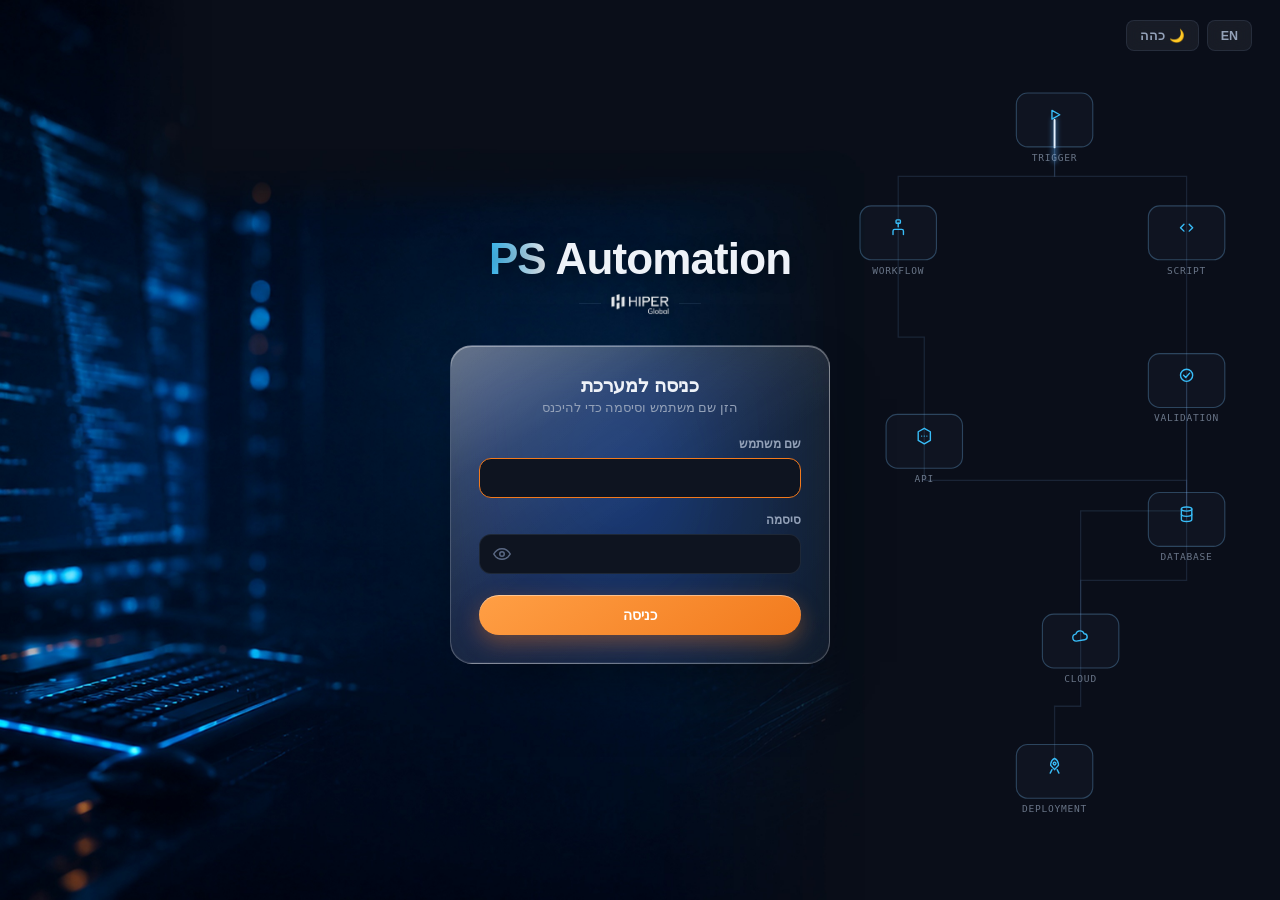
==== static/login.html @ be193506 "Initial commit" ====
<!DOCTYPE html>
<html lang="he" dir="rtl" data-theme="dark">
<head>
<meta charset="UTF-8">
<meta name="viewport" content="width=device-width, initial-scale=1.0">
<title>PS Automation - Login</title>
<style>
    :root{
        --bg:#080b12; --surface-2:#0e1420;
        --text:#eef2f8; --dim:#93a1b8; --faint:#5a6883;
        --accent:#F27A1D; --accent-2:#ff9f45; --cyan:#38bdf8;
        --border:rgba(150,180,220,0.12);
        --edge:rgba(120,170,230,0.14); --node-stroke:rgba(120,190,245,0.30);
        --flow:#5ab0ff; --lead:#eaf4ff; --label:rgba(200,220,245,0.50); --node-fill:rgba(120,170,230,0.04);
        --accent-primary:#F27A1D; --accent-primary-hover:#ff9f45; --border-focus:#F27A1D;
        --accent-danger:#ff6b5e; --accent-danger-soft:rgba(255,107,94,0.16);
        --font:-apple-system,"Segoe UI","Helvetica Neue",Arial,sans-serif;
        --mono:"SF Mono","Cascadia Code","JetBrains Mono",Consolas,ui-monospace,monospace;
    }
    [data-theme="light"]{
        --bg:#eef2f8; --surface-2:#f6f8fb;
        --text:#131a26; --dim:#4a5a72; --faint:#8b97ab;
        --border:rgba(30,50,80,0.10);
        --edge:rgba(40,90,160,0.15); --node-stroke:rgba(40,110,190,0.32);
        --flow:#2f7fd6; --lead:#0b3d78; --label:rgba(30,50,80,0.55); --node-fill:rgba(40,90,160,0.04);
        --accent-danger:#d84634; --accent-danger-soft:rgba(216,70,52,0.12);
    }
    *{box-sizing:border-box;margin:0;padding:0}
    html,body{height:100%}
    /* original background photo, baked diagram + title cleaned out so the LIVE
       diagram doesn't double. NOT fixed-attachment (would flicker the glass). */
    body{font-family:var(--font);color:var(--text);min-height:100vh;overflow-x:hidden;
        background:#070b12 url("/images/login_clean_dark.jpg") center center/cover no-repeat;
        transition:color .25s}
    [data-theme="light"] body{background:#e7ecf3 url("/images/login_clean_light.jpg") center center/cover no-repeat}
    @media(prefers-reduced-motion:reduce){*,*::before,*::after{animation:none!important;transition:none!important}}

    /* live workflow diagram on the right */
    .diagram{position:absolute;top:0;right:0;height:100%;width:38%;display:flex;align-items:center;justify-content:center;z-index:1;pointer-events:none}
    @media(max-width:1120px){.diagram{display:none}}
    #wf{width:100%;max-width:520px;height:92%;overflow:visible}
    .wf-edge,.wf-track{fill:none;stroke:var(--edge);stroke-width:1.5}
    .wf-glow{fill:none;stroke:var(--flow);stroke-width:6;stroke-linecap:round;stroke-dasharray:44 1000;opacity:.4;filter:blur(3px);animation:run 7s linear infinite}
    .wf-lead{fill:none;stroke:var(--lead);stroke-width:2.2;stroke-linecap:round;stroke-dasharray:30 1000;animation:run 7s linear infinite}
    @keyframes run{from{stroke-dashoffset:1030}to{stroke-dashoffset:30}}
    .wf-node rect{fill:var(--node-fill);stroke:var(--node-stroke);stroke-width:1.3}
    .wf-node .ic{fill:none;stroke:var(--cyan);stroke-width:1.6;stroke-linecap:round;stroke-linejoin:round}
    [data-theme="light"] .wf-node .ic{stroke:var(--flow)}
    .wf-node .lbl{fill:var(--label);font-family:var(--mono);font-size:11px;letter-spacing:.08em}
    @media(prefers-reduced-motion:reduce){.wf-glow,.wf-lead{animation:none!important;stroke-dashoffset:520}}

    /* top-right controls */
    .controls{position:fixed;top:20px;right:28px;display:flex;gap:8px;z-index:6}
    .mini-btn{font-family:inherit;font-size:12.5px;font-weight:600;color:var(--dim);background:rgba(255,255,255,0.06);
        border:1px solid var(--border);border-radius:8px;padding:7px 13px;cursor:pointer;backdrop-filter:blur(10px);-webkit-backdrop-filter:blur(10px);transition:.15s}
    .mini-btn:hover{color:var(--text)}
    [data-theme="light"] .mini-btn{background:rgba(255,255,255,0.6)}

    /* centered column: branding lockup + login card */
    .center{position:relative;z-index:3;min-height:100vh;display:flex;flex-direction:column;align-items:center;justify-content:center;gap:30px;padding:60px 20px}
    .lockup{text-align:center;display:flex;flex-direction:column;align-items:center;gap:12px}
    .lockup .product{font-size:44px;font-weight:700;letter-spacing:-0.02em;line-height:1;direction:ltr;text-shadow:0 2px 18px rgba(0,0,0,.35)}
    .lockup .product .g{background:linear-gradient(90deg,var(--cyan),var(--text));-webkit-background-clip:text;background-clip:text;-webkit-text-fill-color:transparent}
    .lockup .by{display:inline-flex;align-items:center;gap:9px;opacity:.9}
    .lockup .by::before,.lockup .by::after{content:"";width:22px;height:1px;background:var(--border)}
    .lockup .by img{height:22px;width:auto;display:block;filter:brightness(0) invert(1) drop-shadow(0 1px 3px rgba(0,0,0,.45))}
    [data-theme="light"] .lockup .by img{filter:none;opacity:.85}

    /* ===== the ONLY glass surface: the login box ===== */
    .login-card{position:relative;width:100%;max-width:380px;border:1px solid rgba(255,255,255,0.24);border-radius:22px;padding:28px 28px;
        background-color:transparent;
        background-image:
            linear-gradient(150deg, rgba(255,255,255,0.30) 0%, rgba(255,255,255,0.08) 26%, transparent 52%),
            linear-gradient(135deg, rgba(255,255,255,0.14), rgba(255,255,255,0.055));
        box-shadow:0 26px 64px -28px rgba(0,0,0,.62), inset 0 1px 0 rgba(255,255,255,0.35), inset 0 -1px 1px rgba(255,255,255,0.08);
        backdrop-filter:blur(26px) saturate(180%); -webkit-backdrop-filter:blur(26px) saturate(180%)}
    [data-theme="light"] .login-card{border-color:rgba(255,255,255,0.9);
        background-image:
            linear-gradient(150deg, rgba(255,255,255,0.85) 0%, rgba(255,255,255,0.35) 26%, transparent 55%),
            linear-gradient(135deg, rgba(255,255,255,0.76), rgba(255,255,255,0.46));
        box-shadow:0 22px 50px -24px rgba(30,50,80,.20), inset 0 1px 0 rgba(255,255,255,0.95), inset 0 -1px 1px rgba(255,255,255,0.5)}

    .login-title{font-size:19px;font-weight:700;letter-spacing:-0.01em;color:var(--text);margin-bottom:3px;text-align:center}
    .login-subtitle{font-size:13px;color:var(--dim);margin-bottom:22px;text-align:center}
    .field{margin-bottom:15px;text-align:start}
    .field label{display:block;font-size:12px;font-weight:600;color:var(--dim);margin-bottom:7px}
    .field input{width:100%;padding:11px 13px;border-radius:12px;border:1px solid var(--border);
        background:var(--surface-2);color:var(--text);font:inherit;font-size:14px;outline:none;transition:border-color .15s}
    .field input:focus{border-color:var(--accent)}
    .pass-wrap{position:relative}.pass-wrap input{padding-inline-end:42px}
    .pass-eye{position:absolute;top:50%;inset-inline-end:10px;transform:translateY(-50%);background:none;border:none;color:var(--faint);cursor:pointer;padding:4px;line-height:0;display:flex;align-items:center}
    .pass-eye:hover{color:var(--accent)}
    .login-btn{width:100%;margin-top:6px;padding:12px;border:none;border-radius:40px;font:inherit;font-size:14px;font-weight:700;color:#fff;cursor:pointer;
        background:linear-gradient(145deg,var(--accent-2),var(--accent));box-shadow:0 8px 22px rgba(242,122,29,.38),inset 0 1px 0 rgba(255,255,255,.42);transition:.15s}
    .login-btn:hover{filter:brightness(1.05)}.login-btn:disabled{opacity:.6;cursor:not-allowed}
    .login-err{display:none;background:var(--accent-danger-soft);color:var(--accent-danger);border-radius:10px;padding:9px 12px;font-size:12.5px;margin-bottom:14px;text-align:center}

    .login-footer{position:absolute;bottom:16px;left:0;right:0;text-align:center;z-index:4}
    .login-copyright{font-size:11.5px;color:var(--faint);line-height:1.5;max-width:520px;margin:0 auto;text-shadow:0 1px 4px rgba(0,0,0,0.4);
        user-select:none;-webkit-user-select:none;-moz-user-select:none;-ms-user-select:none;-webkit-touch-callout:none}
    .login-version{font-size:11px;color:var(--faint);letter-spacing:0.3px;margin-top:4px;text-shadow:0 1px 4px rgba(0,0,0,0.4);
        user-select:none;-webkit-user-select:none;-moz-user-select:none;-ms-user-select:none;-webkit-touch-callout:none}
</style>
</head>
<body>
    <div class="diagram"><svg id="wf" viewBox="0 0 560 880" role="img" aria-label="Automation workflow"></svg></div>

    <div class="controls">
        <button type="button" class="mini-btn" id="lang-toggle">EN</button>
        <button type="button" class="mini-btn" id="theme-toggle"></button>
    </div>

    <div class="center">
        <div class="lockup">
            <div class="product"><span class="g">PS</span> Automation</div>
            <div class="by"><img src="/images/Hiper_Global_logo.png" alt="HIPER Global"></div>
        </div>
        <div class="login-card">
            <h2 class="login-title" id="t-title">כניסה למערכת</h2>
            <p class="login-subtitle" id="t-subtitle">הזן שם משתמש וסיסמה כדי להיכנס</p>
            <div class="login-err" id="login-error"></div>
            <form id="login-form" autocomplete="on">
                <div class="field">
                    <label id="t-user" for="username">שם משתמש</label>
                    <input type="text" id="username" name="username" autocomplete="username" required autofocus>
                </div>
                <div class="field">
                    <label id="t-pass" for="password">סיסמה</label>
                    <div class="pass-wrap">
                        <input type="password" id="password" name="password" autocomplete="current-password" dir="ltr" style="text-align:start;" required>
                        <button type="button" class="pass-eye" id="pass-eye" aria-label="Show password" title="">
                            <svg id="eye-open" viewBox="0 0 24 24" width="18" height="18" fill="none" stroke="currentColor" stroke-width="2">
                                <path d="M1 12s4-7 11-7 11 7 11 7-4 7-11 7-11-7-11-7z"/><circle cx="12" cy="12" r="3"/>
                            </svg>
                            <svg id="eye-closed" viewBox="0 0 24 24" width="18" height="18" fill="none" stroke="currentColor" stroke-width="2" style="display:none;">
                                <path d="M17.94 17.94A10.07 10.07 0 0 1 12 20c-7 0-11-8-11-8a18.45 18.45 0 0 1 5.06-5.94M9.9 4.24A9.12 9.12 0 0 1 12 4c7 0 11 8 11 8a18.5 18.5 0 0 1-2.16 3.19m-6.72-1.07a3 3 0 1 1-4.24-4.24"/><line x1="1" y1="1" x2="23" y2="23"/>
                            </svg>
                        </button>
                    </div>
                </div>
                <button type="submit" class="login-btn" id="submit-btn"><span id="t-submit">כניסה</span></button>
            </form>
        </div>
    </div>

    <div class="login-footer">
        <div class="login-copyright" id="login-copyright"></div>
        <div class="login-version" id="login-version"></div>
    </div>

<script>
    /* ---------- localized copy + language / theme (persisted) ---------- */
    const TXT = {
        he: { title: "כניסה למערכת", subtitle: "הזן שם משתמש וסיסמה כדי להיכנס", user: "שם משתמש", pass: "סיסמה",
              submit: "כניסה", submitting: "מתחבר...", badcreds: "שם משתמש או סיסמה שגויים",
              locked: (s) => `יותר מדי ניסיונות כושלים. נסה שוב בעוד ${s} שניות`,
              generic: "שגיאה בהתחברות, נסה שוב" },
        en: { title: "Sign in", subtitle: "Enter your username and password to continue", user: "Username", pass: "Password",
              submit: "Sign in", submitting: "Signing in...", badcreds: "Invalid username or password",
              locked: (s) => `Too many failed attempts. Try again in ${s} seconds`,
              generic: "Login failed, please try again" },
    };
    let lang = localStorage.getItem("app_lang") === "en" ? "en" : "he";
    let copyrightData = null;

    function updateCopyright() {
        const el = document.getElementById("login-copyright");
        if (!el || !copyrightData) return;
        el.textContent = lang === "he" ? copyrightData.he : copyrightData.en;
    }
    fetch("/api/copyright").then(r => r.json()).then(d => {
        if (d && d.he && d.en) { copyrightData = d; updateCopyright(); }
    }).catch(() => {});
    // copyright + version can be read but never selected / copied
    ["login-copyright", "login-version"].forEach(function (id) {
        const el = document.getElementById(id);
        if (!el) return;
        ["selectstart", "copy", "cut", "contextmenu", "dragstart"].forEach(function (ev) {
            el.addEventListener(ev, function (e) { e.preventDefault(); });
        });
    });

    // running version (blank => that machine is on old code)
    fetch("/api/ping").then(r => r.json()).then(d => {
        if (d && d.version) document.getElementById("login-version").textContent = "v" + d.version;
    }).catch(() => {});

    // auto-close beacon (so closing Chrome on the login tab shuts the server)
    window.addEventListener("pagehide", () => {
        try { if (navigator.sendBeacon) navigator.sendBeacon("/api/shutdown-signal"); } catch (e) {}
    });
    // heartbeat backstop
    setInterval(() => { fetch("/api/ping").catch(() => {}); }, 5000);

    // password show / hide
    (function () {
        const passInput = document.getElementById("password");
        const passEye = document.getElementById("pass-eye");
        if (!passInput || !passEye) return;
        passEye.addEventListener("click", () => {
            const reveal = passInput.type === "password";
            passInput.type = reveal ? "text" : "password";
            document.getElementById("eye-open").style.display = reveal ? "none" : "block";
            document.getElementById("eye-closed").style.display = reveal ? "block" : "none";
        });
    })();

    function applyLang() {
        const tr = TXT[lang];
        document.documentElement.lang = lang;
        document.documentElement.dir = lang === "he" ? "rtl" : "ltr";
        document.getElementById("t-title").textContent = tr.title;
        document.getElementById("t-subtitle").textContent = tr.subtitle;
        document.getElementById("t-user").textContent = tr.user;
        document.getElementById("t-pass").textContent = tr.pass;
        document.getElementById("t-submit").textContent = tr.submit;
        document.getElementById("lang-toggle").textContent = lang === "he" ? "EN" : "עב";
        updateCopyright();
    }
    const THEME_KEY = "app_theme";
    let theme = localStorage.getItem(THEME_KEY) || "dark";
    function applyTheme() {
        document.documentElement.setAttribute("data-theme", theme);
        const isDark = theme === "dark";
        document.getElementById("theme-toggle").textContent = isDark
            ? (lang === "he" ? "🌙 כהה" : "🌙 Dark")
            : (lang === "he" ? "☀️ בהיר" : "☀️ Light");
    }
    document.getElementById("lang-toggle").addEventListener("click", () => {
        lang = lang === "he" ? "en" : "he"; localStorage.setItem("app_lang", lang); applyLang(); applyTheme();
    });
    document.getElementById("theme-toggle").addEventListener("click", () => {
        theme = theme === "dark" ? "light" : "dark"; localStorage.setItem(THEME_KEY, theme); applyTheme();
    });
    applyLang(); applyTheme();

    /* ---------- login submit ---------- */
    const form = document.getElementById("login-form");
    const errorBox = document.getElementById("login-error");
    const submitBtn = document.getElementById("submit-btn");
    const submitText = document.getElementById("t-submit");
    form.addEventListener("submit", (e) => {
        e.preventDefault();
        const tr = TXT[lang];
        errorBox.style.display = "none"; submitBtn.disabled = true; submitText.textContent = tr.submitting;
        fetch("/api/login", {
            method: "POST", headers: { "Content-Type": "application/json" },
            body: JSON.stringify({ username: document.getElementById("username").value, password: document.getElementById("password").value }),
        })
            .then((res) => res.json().then((data) => ({ status: res.status, data })))
            .then(({ status, data }) => {
                if (status === 200 && data.ok) {
                    try { sessionStorage.removeItem("psauto_env_cache_v1"); } catch (e) {}
                    window.location.href = "/"; return;
                }
                if (status === 429 && typeof data.retry_after === "number") errorBox.textContent = tr.locked(data.retry_after);
                else if (status === 401) errorBox.textContent = tr.badcreds;
                else errorBox.textContent = tr.generic;
                errorBox.style.display = "block"; submitBtn.disabled = false; submitText.textContent = tr.submit;
            })
            .catch(() => {
                errorBox.textContent = tr.generic; errorBox.style.display = "block";
                submitBtn.disabled = false; submitText.textContent = tr.submit;
            });
    });

    /* ---------- live workflow diagram: static structure + ONE flowing light ---------- */
    (function () {
        const NS = "http://www.w3.org/2000/svg", svg = document.getElementById("wf");
        if (!svg) return;
        const NW = 88, NH = 62;
        const N = {
            trigger:{x:300,y:60,label:"TRIGGER",icon:"play"}, workflow:{x:120,y:190,label:"WORKFLOW",icon:"flow"},
            script:{x:452,y:190,label:"SCRIPT",icon:"code"}, validation:{x:452,y:360,label:"VALIDATION",icon:"check"},
            api:{x:150,y:430,label:"API",icon:"api"}, database:{x:452,y:520,label:"DATABASE",icon:"db"},
            cloud:{x:330,y:660,label:"CLOUD",icon:"cloud"}, deploy:{x:300,y:810,label:"DEPLOYMENT",icon:"rocket"},
        };
        const BRANCH = [["trigger","workflow"],["workflow","api"],["api","database"],["validation","cloud"]];
        const SPINE = ["trigger","script","validation","database","cloud","deploy"];
        function elbow(a,b,lead){ const my=(a.y+b.y)/2; return (lead?"":"M "+a.x+" "+a.y+" ")+"V "+my+" H "+b.x+" V "+b.y; }
        function spinePath(){ let d="M "+N[SPINE[0]].x+" "+N[SPINE[0]].y; for(let i=1;i<SPINE.length;i++){ d+=" "+elbow(N[SPINE[i-1]],N[SPINE[i]],true);} return d; }
        function icon(t){switch(t){
            case"play":return "<path class='ic' d='M9 7l9 5-9 5z'/>";
            case"flow":return "<rect class='ic' x='9.5' y='3' width='5' height='4' rx='1'/><path class='ic' d='M12 7v4M6 20v-4a2 2 0 012-2h8a2 2 0 012 2v4'/>";
            case"code":return "<path class='ic' d='M9 8l-4 4 4 4M15 8l4 4-4 4'/>";
            case"check":return "<circle class='ic' cx='12' cy='12' r='7'/><path class='ic' d='M8.5 12l2.5 2.5 4.5-5'/>";
            case"api":return "<path class='ic' d='M12 3l7 4v10l-7 4-7-4V7z'/><path class='ic' d='M9 12h.01M12 12h.01M15 12h.01'/>";
            case"db":return "<ellipse class='ic' cx='12' cy='6' rx='6' ry='2.4'/><path class='ic' d='M6 6v12c0 1.3 2.7 2.4 6 2.4s6-1.1 6-2.4V6'/><path class='ic' d='M6 12c0 1.3 2.7 2.4 6 2.4s6-1.1 6-2.4'/>";
            case"cloud":return "<path class='ic' d='M7 18a4 4 0 01-.5-7.97A5 5 0 0116 9.5a3.5 3.5 0 01.5 6.97z'/>";
            case"rocket":return "<path class='ic' d='M12 3c3 1.5 4.5 4.5 4.5 8L12 16l-4.5-5C7.5 7.5 9 4.5 12 3z'/><circle class='ic' cx='12' cy='9' r='1.6'/><path class='ic' d='M9 16l-2 4M15 16l2 4'/>";
            default:return "";}}
        BRANCH.forEach(e=>{const p=document.createElementNS(NS,"path");p.setAttribute("d",elbow(N[e[0]],N[e[1]],false));p.setAttribute("class","wf-edge");svg.appendChild(p);});
        const d=spinePath();
        ["wf-track","wf-glow","wf-lead"].forEach(cls=>{const p=document.createElementNS(NS,"path");p.setAttribute("d",d);p.setAttribute("class",cls);p.setAttribute("pathLength","1000");svg.appendChild(p);});
        Object.values(N).forEach(n=>{
            const g=document.createElementNS(NS,"g");g.setAttribute("class","wf-node");
            const x=n.x-NW/2,y=n.y-NH/2;
            const r=document.createElementNS(NS,"rect");r.setAttribute("x",x);r.setAttribute("y",y);r.setAttribute("width",NW);r.setAttribute("height",NH);r.setAttribute("rx",13);
            const ig=document.createElementNS(NS,"g");ig.innerHTML=icon(n.icon);ig.setAttribute("transform","translate("+(n.x-12)+","+(n.y-18)+")");
            const l=document.createElementNS(NS,"text");l.setAttribute("class","lbl");l.setAttribute("x",n.x);l.setAttribute("y",y+NH+16);l.setAttribute("text-anchor","middle");l.textContent=n.label;
            g.appendChild(r);g.appendChild(ig);g.appendChild(l);svg.appendChild(g);
        });
    })();
</script>
</body>
</html>
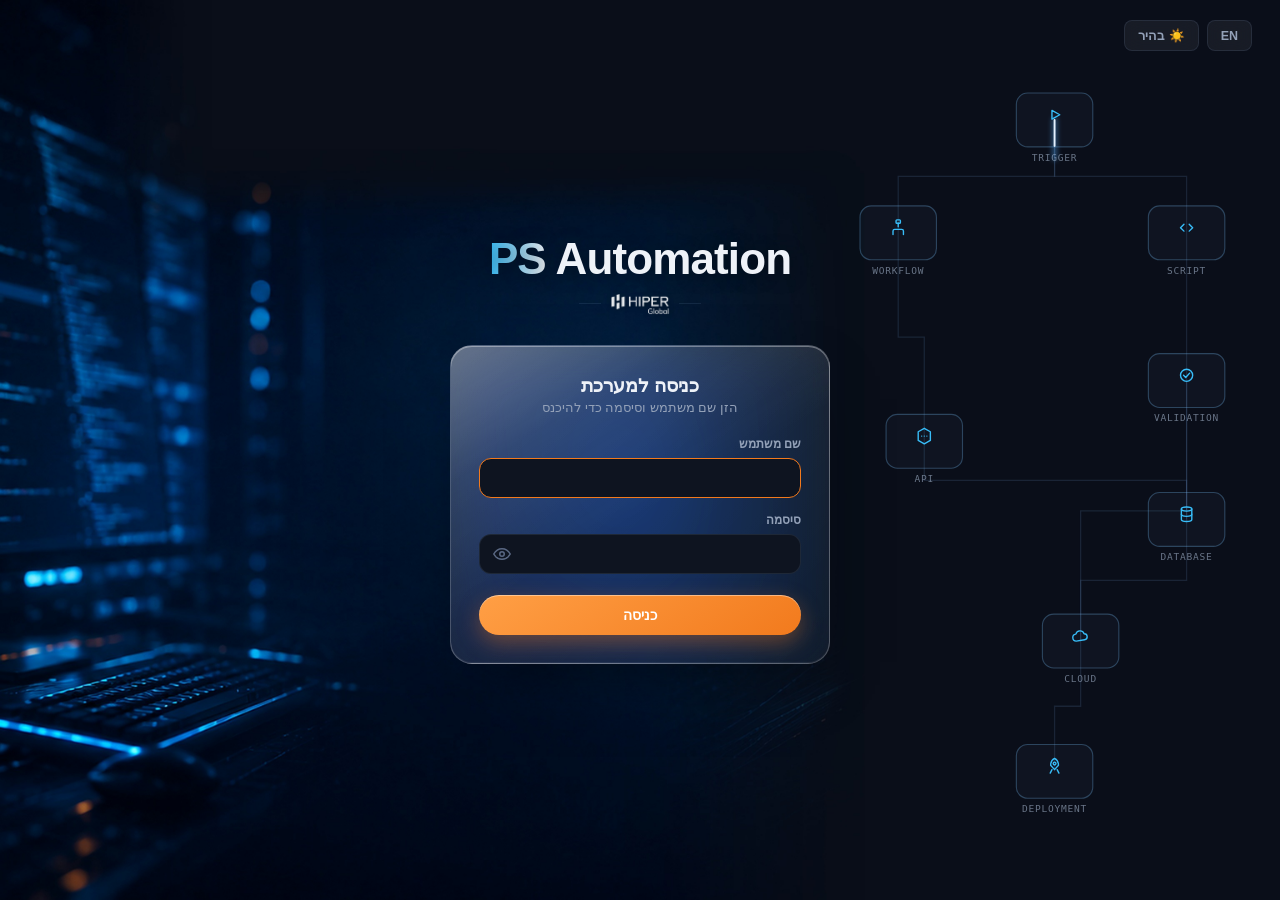
==== commit b521232d: "Update the applied scripts" ====
--- a/static/login.html
+++ b/static/login.html
@@ -40,9 +40,14 @@
     @media(max-width:1120px){.diagram{display:none}}
     #wf{width:100%;max-width:520px;height:92%;overflow:visible}
     .wf-edge,.wf-track{fill:none;stroke:var(--edge);stroke-width:1.5}
-    .wf-glow{fill:none;stroke:var(--flow);stroke-width:6;stroke-linecap:round;stroke-dasharray:44 1000;opacity:.4;filter:blur(3px);animation:run 7s linear infinite}
-    .wf-lead{fill:none;stroke:var(--lead);stroke-width:2.2;stroke-linecap:round;stroke-dasharray:30 1000;animation:run 7s linear infinite}
-    @keyframes run{from{stroke-dashoffset:1030}to{stroke-dashoffset:30}}
+    /* --wf-len is set from the path's REAL getTotalLength() in JS below,
+       not the SVG pathLength attribute - that combo (pathLength + a CSS
+       keyframe animating stroke-dashoffset) is unreliable across browsers,
+       which is why this animation sometimes silently didn't run at all.
+       The 1000 fallback only matters if getTotalLength() ever throws. */
+    .wf-glow{fill:none;stroke:var(--flow);stroke-width:6;stroke-linecap:round;stroke-dasharray:44 var(--wf-len, 1000);opacity:.4;filter:blur(3px);animation:run 7s linear infinite}
+    .wf-lead{fill:none;stroke:var(--lead);stroke-width:2.2;stroke-linecap:round;stroke-dasharray:30 var(--wf-len, 1000);animation:run 7s linear infinite}
+    @keyframes run{from{stroke-dashoffset:calc(var(--wf-len, 1000) + 30)}to{stroke-dashoffset:30}}
     .wf-node rect{fill:var(--node-fill);stroke:var(--node-stroke);stroke-width:1.3}
     .wf-node .ic{fill:none;stroke:var(--cyan);stroke-width:1.6;stroke-linecap:round;stroke-linejoin:round}
     [data-theme="light"] .wf-node .ic{stroke:var(--flow)}
@@ -185,13 +190,6 @@
         if (d && d.version) document.getElementById("login-version").textContent = "v" + d.version;
     }).catch(() => {});
 
-    // auto-close beacon (so closing Chrome on the login tab shuts the server)
-    window.addEventListener("pagehide", () => {
-        try { if (navigator.sendBeacon) navigator.sendBeacon("/api/shutdown-signal"); } catch (e) {}
-    });
-    // heartbeat backstop
-    setInterval(() => { fetch("/api/ping").catch(() => {}); }, 5000);
-
     // password show / hide
     (function () {
         const passInput = document.getElementById("password");
@@ -222,9 +220,11 @@
     function applyTheme() {
         document.documentElement.setAttribute("data-theme", theme);
         const isDark = theme === "dark";
+        // Shows the mode clicking will switch TO (not the current one) -
+        // matches the main app's toggle convention.
         document.getElementById("theme-toggle").textContent = isDark
-            ? (lang === "he" ? "🌙 כהה" : "🌙 Dark")
-            : (lang === "he" ? "☀️ בהיר" : "☀️ Light");
+            ? (lang === "he" ? "☀️ בהיר" : "☀️ Light")
+            : (lang === "he" ? "🌙 כהה" : "🌙 Dark");
     }
     document.getElementById("lang-toggle").addEventListener("click", () => {
         lang = lang === "he" ? "en" : "he"; localStorage.setItem("app_lang", lang); applyLang(); applyTheme();
@@ -291,7 +291,10 @@
             default:return "";}}
         BRANCH.forEach(e=>{const p=document.createElementNS(NS,"path");p.setAttribute("d",elbow(N[e[0]],N[e[1]],false));p.setAttribute("class","wf-edge");svg.appendChild(p);});
         const d=spinePath();
-        ["wf-track","wf-glow","wf-lead"].forEach(cls=>{const p=document.createElementNS(NS,"path");p.setAttribute("d",d);p.setAttribute("class",cls);p.setAttribute("pathLength","1000");svg.appendChild(p);});
+        ["wf-track","wf-glow","wf-lead"].forEach(cls=>{
+            const p=document.createElementNS(NS,"path");p.setAttribute("d",d);p.setAttribute("class",cls);svg.appendChild(p);
+            if(cls!=="wf-track"){ try{ p.style.setProperty("--wf-len", p.getTotalLength()); }catch(e){} }
+        });
         Object.values(N).forEach(n=>{
             const g=document.createElementNS(NS,"g");g.setAttribute("class","wf-node");
             const x=n.x-NW/2,y=n.y-NH/2;
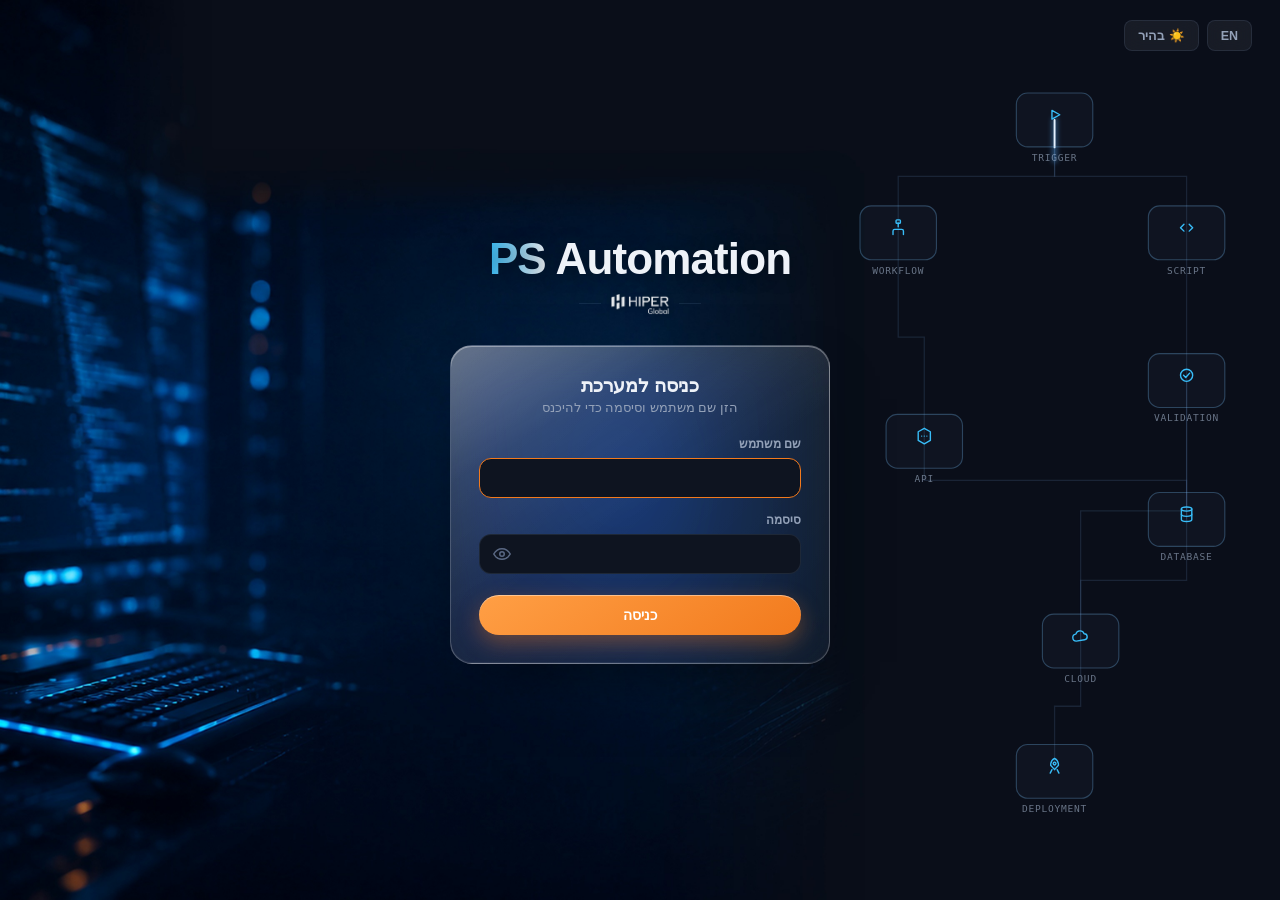
==== commit d1e9a0f9: "fix the login" ====
--- a/static/login.html
+++ b/static/login.html
@@ -40,14 +40,16 @@
     @media(max-width:1120px){.diagram{display:none}}
     #wf{width:100%;max-width:520px;height:92%;overflow:visible}
     .wf-edge,.wf-track{fill:none;stroke:var(--edge);stroke-width:1.5}
-    /* --wf-len is set from the path's REAL getTotalLength() in JS below,
-       not the SVG pathLength attribute - that combo (pathLength + a CSS
-       keyframe animating stroke-dashoffset) is unreliable across browsers,
-       which is why this animation sometimes silently didn't run at all.
-       The 1000 fallback only matters if getTotalLength() ever throws. */
-    .wf-glow{fill:none;stroke:var(--flow);stroke-width:6;stroke-linecap:round;stroke-dasharray:44 var(--wf-len, 1000);opacity:.4;filter:blur(3px);animation:run 7s linear infinite}
-    .wf-lead{fill:none;stroke:var(--lead);stroke-width:2.2;stroke-linecap:round;stroke-dasharray:30 var(--wf-len, 1000);animation:run 7s linear infinite}
-    @keyframes run{from{stroke-dashoffset:calc(var(--wf-len, 1000) + 30)}to{stroke-dashoffset:30}}
+    /* Every spine path carries pathLength="1000" (set in JS), which normalizes
+       its geometry to 1000 units - so all the dash/offset numbers below are
+       plain constants and the keyframe interpolates reliably.
+       Do NOT reintroduce calc(var(--wf-len) + 30) here: Chrome cannot
+       interpolate a var()-substituted calc() against a plain number, so
+       stroke-dashoffset pinned at the "from" value (computed style stayed the
+       literal string "calc(1084px)") and the light rendered once, then froze. */
+    .wf-glow{fill:none;stroke:var(--flow);stroke-width:6;stroke-linecap:round;stroke-dasharray:44 1000;opacity:.4;filter:blur(3px);animation:run 7s linear infinite}
+    .wf-lead{fill:none;stroke:var(--lead);stroke-width:2.2;stroke-linecap:round;stroke-dasharray:30 1000;animation:run 7s linear infinite}
+    @keyframes run{from{stroke-dashoffset:1030}to{stroke-dashoffset:30}}
     .wf-node rect{fill:var(--node-fill);stroke:var(--node-stroke);stroke-width:1.3}
     .wf-node .ic{fill:none;stroke:var(--cyan);stroke-width:1.6;stroke-linecap:round;stroke-linejoin:round}
     [data-theme="light"] .wf-node .ic{stroke:var(--flow)}
@@ -291,10 +293,9 @@
             default:return "";}}
         BRANCH.forEach(e=>{const p=document.createElementNS(NS,"path");p.setAttribute("d",elbow(N[e[0]],N[e[1]],false));p.setAttribute("class","wf-edge");svg.appendChild(p);});
         const d=spinePath();
-        ["wf-track","wf-glow","wf-lead"].forEach(cls=>{
-            const p=document.createElementNS(NS,"path");p.setAttribute("d",d);p.setAttribute("class",cls);svg.appendChild(p);
-            if(cls!=="wf-track"){ try{ p.style.setProperty("--wf-len", p.getTotalLength()); }catch(e){} }
-        });
+        // pathLength="1000" normalizes every spine path to 1000 units, so the
+        // dash/offset constants in the CSS above line up with the real geometry.
+        ["wf-track","wf-glow","wf-lead"].forEach(cls=>{const p=document.createElementNS(NS,"path");p.setAttribute("d",d);p.setAttribute("class",cls);p.setAttribute("pathLength","1000");svg.appendChild(p);});
         Object.values(N).forEach(n=>{
             const g=document.createElementNS(NS,"g");g.setAttribute("class","wf-node");
             const x=n.x-NW/2,y=n.y-NH/2;
